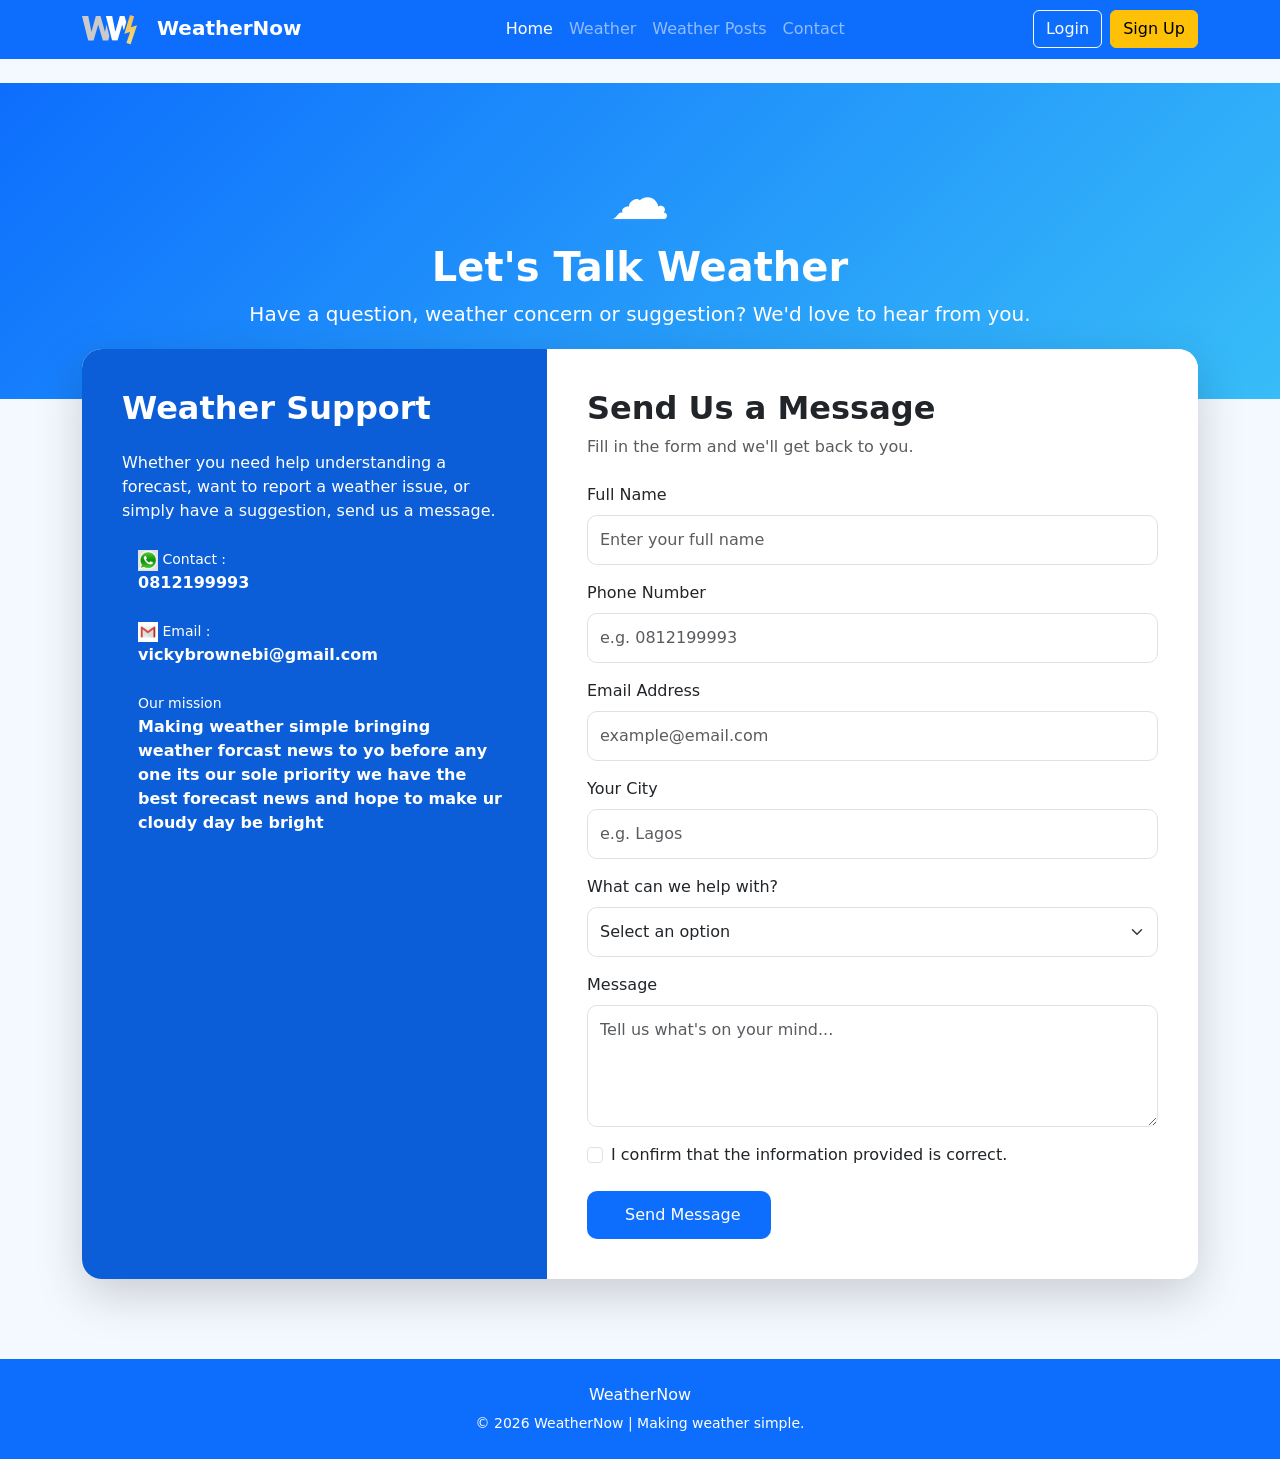
==== contact.html @ be68a41e "Initial ommmit" ====
<!DOCTYPE html>
<html lang="en">

<head>
    <meta charset="UTF-8">
    <meta name="viewport" content="width=device-width, initial-scale=1.0">

    <title>Contact Us | WeatherNow</title>

    <!-- Bootstrap CSS -->
    <link
        href="https://cdn.jsdelivr.net/npm/bootstrap@5.3.7/dist/css/bootstrap.min.css"
        rel="stylesheet"
    >

    

    <link rel="stylesheet" href="contact.css">
</head>

<body>

<!-- NAVBAR -->
<nav class="navbar navbar-expand-lg navbar-dark bg-primary">

    <div class="container">

        <!-- LOGO -->
        <a class="navbar-brand fw-bold" href="index.html"><img src="png/Group 4.png" alt="" srcset="">
            <i class="bi bi-cloud-sun me-2"></i>
            WeatherNow
        </a>

        <!-- MOBILE MENU BUTTON -->
        <button
            class="navbar-toggler"
            type="button"
            data-bs-toggle="collapse"
            data-bs-target="#mainMenu"
        >
            <span class="navbar-toggler-icon"></span>
        </button>

        <!-- NAVIGATION -->
        <div class="collapse navbar-collapse" id="mainMenu">

            <ul class="navbar-nav mx-auto">

                <li class="nav-item">
                    <a class="nav-link active" href="index.html">
                        Home
                    </a>
                </li>

                <li class="nav-item">
                    <a class="nav-link" href="weather.html">
                        Weather
                    </a>
                </li>

                <li class="nav-item">
                    <a class="nav-link" href="posts.html">
                        Weather Posts
                    </a>
                </li>

                <li class="nav-item">
                    <a class="nav-link" href="contact.html">
                        Contact
                    </a>
                </li>

            </ul>


            <!-- LOGIN / SIGN UP -->

            <div class="d-flex gap-2">

                <button
                    class="btn btn-outline-light"
                    data-bs-toggle="modal"
                    data-bs-target="#loginModal"
                >
                    Login
                </button>

                <button
                    class="btn btn-warning"
                    data-bs-toggle="modal"
                    data-bs-target="#signupModal"
                >
                    Sign Up
                </button>

            </div>

        </div>

    </div>

</nav>


    

        <!-- <a class="navbar-brand fw-bold" href="index.html"> -->
            <!-- WeatherNow -->
        <!-- </a> -->

        <button
            class="navbar-toggler"
            type="button"
            data-bs-toggle="collapse"
            data-bs-target="#menu"
        >
            <span class="navbar-toggler-icon"></span>
        </button>

        <div class="collapse navbar-collapse" id="menu">

            <ul class="navbar-nav ms-auto">

                <li class="nav-item">
                    <a class="nav-link" href="index.html">
                        Home
                    </a>
                </li>

                <li class="nav-item">
                    <a class="nav-link" href="weather.html">
                        Weather
                    </a>
                </li>

                <li class="nav-item">
                    <a class="nav-link" href="posts.html">
                        Posts
                    </a>
                </li>

                <li class="nav-item">
                    <a class="nav-link active" href="contact.html">
                        Contact
                    </a>
                </li>

            </ul>

        </div>



<!-- HERO -->

<section class="contact-hero">

    <div class="container text-center">

        <div class="weather-icon">
            ☁️
        </div>

        <h1 class="fw-bold">
            Let's Talk Weather
        </h1>

        <p class="lead mb-0">
            Have a question, weather concern or suggestion?
            We'd love to hear from you.
        </p>

    </div>

</section>


<!-- CONTACT SECTION -->

<section class="container">

    <div class="card contact-card shadow-lg">

        <div class="row g-0">

            <!-- LEFT SIDE -->

            <div class="col-lg-5">

                <div class="contact-info h-100">

                    <h2 class="fw-bold mb-4">
                        Weather Support
                    </h2>

                    <p>
                        Whether you need help understanding a forecast,
                        want to report a weather issue, or simply have
                        a suggestion, send us a message.
                    </p>


                    <div class="d-flex align-items-center mt-4">

                        <i class="bi bi-telephone-fill me-3"></i>

                        <div>
                            <small><img src="png/WhatsApp Logo Desktop Computer Icons PNG.jpg" class="img-fluid" style="width: 20px;"alt="whatsapp" srcset="">   Contact :</small>

                            <p class="mb-0 fw-bold">
                                0812199993
                            </p>
                        </div>

                    </div>


                    <div class="d-flex align-items-center mt-4">

                        <i class="bi bi-envelope-fill me-3"></i>

                        <div>
                            <small> <img src="png/Gmail Logo Vector – SVG, EPS, PNG Free Download.jpg" class="img-fluid" style="width: 20px;" alt="email" srcset="">  Email  :</small>

                            <p class="mb-0 fw-bold">
                                vickybrownebi@gmail.com
                            </p>
                        </div>

                    </div>


                    <div class="d-flex align-items-center mt-4">

                        <i class="bi bi-cloud-sun-fill me-3"></i>

                        <div>
                            <small>Our mission</small>

                            <p class="mb-0 fw-bold">
                                Making weather simple bringing weather forcast news to yo before any one its our sole priority we have the best forecast news and hope to make ur cloudy day be bright
                            </p>
                        </div>

                    </div>


                    <div class="mt-5 text-center">

                        <!-- <span style="font-size: 70px;"> -->
                            <!-- 🌦️ -->
                        <!-- </span> -->

                    </div>

                </div>

            </div>


            <!-- RIGHT SIDE FORM -->

            <div class="col-lg-7">

                <div class="form-area">

                    <h2 class="fw-bold mb-2">
                        Send Us a Message
                    </h2>

                    <p class="text-muted mb-4">
                        Fill in the form and we'll get back to you.
                    </p>


                    <!-- SUCCESS MESSAGE -->

                    <div
                        id="successMessage"
                        class="alert alert-success d-none"
                    >
                        <i class="bi bi-check-circle-fill"></i>

                        Your message has been sent successfully!
                    </div>


                    <form id="contactForm" novalidate>

                        <!-- NAME -->

                        <div class="mb-3">

                            <label for="name" class="form-label">
                                Full Name
                            </label>

                            <input
                                type="text"
                                class="form-control"
                                id="name"
                                placeholder="Enter your full name"
                            >

                            <div
                                id="nameError"
                                class="text-danger small mt-1"
                            ></div>

                        </div>


                        <!-- PHONE -->

                        <div class="mb-3">

                            <label for="phone" class="form-label">
                                Phone Number
                            </label>

                            <input
                                type="tel"
                                class="form-control"
                                id="phone"
                                placeholder="e.g. 0812199993"
                            >

                            <div
                                id="phoneError"
                                class="text-danger small mt-1"
                            ></div>

                        </div>


                        <!-- EMAIL -->

                        <div class="mb-3">

                            <label for="email" class="form-label">
                                Email Address
                            </label>

                            <input
                                type="email"
                                class="form-control"
                                id="email"
                                placeholder="example@email.com"
                            >

                            <div
                                id="emailError"
                                class="text-danger small mt-1"
                            ></div>

                        </div>


                        <!-- CITY -->

                        <div class="mb-3">

                            <label for="city" class="form-label">
                                Your City
                            </label>

                            <input
                                type="text"
                                class="form-control"
                                id="city"
                                placeholder="e.g. Lagos"
                            >

                            <div
                                id="cityError"
                                class="text-danger small mt-1"
                            ></div>

                        </div>


                        <!-- SUBJECT -->

                        <div class="mb-3">

                            <label for="subject" class="form-label">
                                What can we help with?
                            </label>

                            <select
                                class="form-select"
                                id="subject"
                            >

                                <option value="">
                                    Select an option
                                </option>

                                <option value="weather">
                                    Weather Information
                                </option>

                                <option value="forecast">
                                    Forecast Question
                                </option>

                                <option value="feedback">
                                    Website Feedback
                                </option>

                                <option value="other">
                                    Other
                                </option>

                            </select>

                            <div
                                id="subjectError"
                                class="text-danger small mt-1"
                            ></div>

                        </div>


                        <!-- MESSAGE -->

                        <div class="mb-3">

                            <label for="message" class="form-label">
                                Message
                            </label>

                            <textarea
                                class="form-control"
                                id="message"
                                rows="4"
                                placeholder="Tell us what's on your mind..."
                            ></textarea>

                            <div
                                id="messageError"
                                class="text-danger small mt-1"
                            ></div>

                        </div>


                        <!-- CHECKBOX -->

                        <div class="form-check mb-4">

                            <input
                                class="form-check-input"
                                type="checkbox"
                                id="agreement"
                            >

                            <label
                                class="form-check-label"
                                for="agreement"
                            >
                                I confirm that the information provided
                                is correct.
                            </label>

                            <div
                                id="agreementError"
                                class="text-danger small mt-1"
                            ></div>

                        </div>


                        <!-- BUTTON -->

                        <button
                            type="submit"
                            class="btn btn-weather"
                        >

                            <i class="bi bi-send-fill me-2"></i>

                            Send Message

                        </button>

                    </form>

                </div>

            </div>

        </div>

    </div>

</section>


<!-- FOOTER -->

<footer class="bg-primary text-white text-center py-4">

    <p class="mb-1">
        WeatherNow
    </p>

    <small>
        © 2026 WeatherNow | Making weather simple.
    </small>

</footer>


<!-- Bootstrap JS -->

<script
    src="https://cdn.jsdelivr.net/npm/bootstrap@5.3.7/dist/js/bootstrap.bundle.min.js">
</script>

<!-- Contact JavaScript -->

<script src="js/contact.js"></script>

</body>

</html>
---- contact.css ----
body {
            background: #f4f9ff;
        }

        .contact-hero {
            background: linear-gradient(135deg, #0d6efd, #38bdf8);
            color: white;
            padding: 70px 0;
        }

        .contact-card {
            margin-top: -50px;
            border: none;
            border-radius: 20px;
            overflow: hidden;
        }

        .contact-info {
            background: #0b5ed7;
            color: white;
            padding: 40px;
        }

        .contact-info i {
            font-size: 25px;
        }

        .form-area {
            padding: 40px;
            background: white;
        }

        .form-control,
        .form-select {
            border-radius: 10px;
            padding: 12px;
        }

        .btn-weather {
            background: #0d6efd;
            color: white;
            border-radius: 10px;
            padding: 12px 30px;
            border: none;
        }

        .btn-weather:hover {
            background: #084298;
            color: white;
        }

        .weather-icon {
            font-size: 60px;
        }

        footer {
            margin-top: 80px;
        }
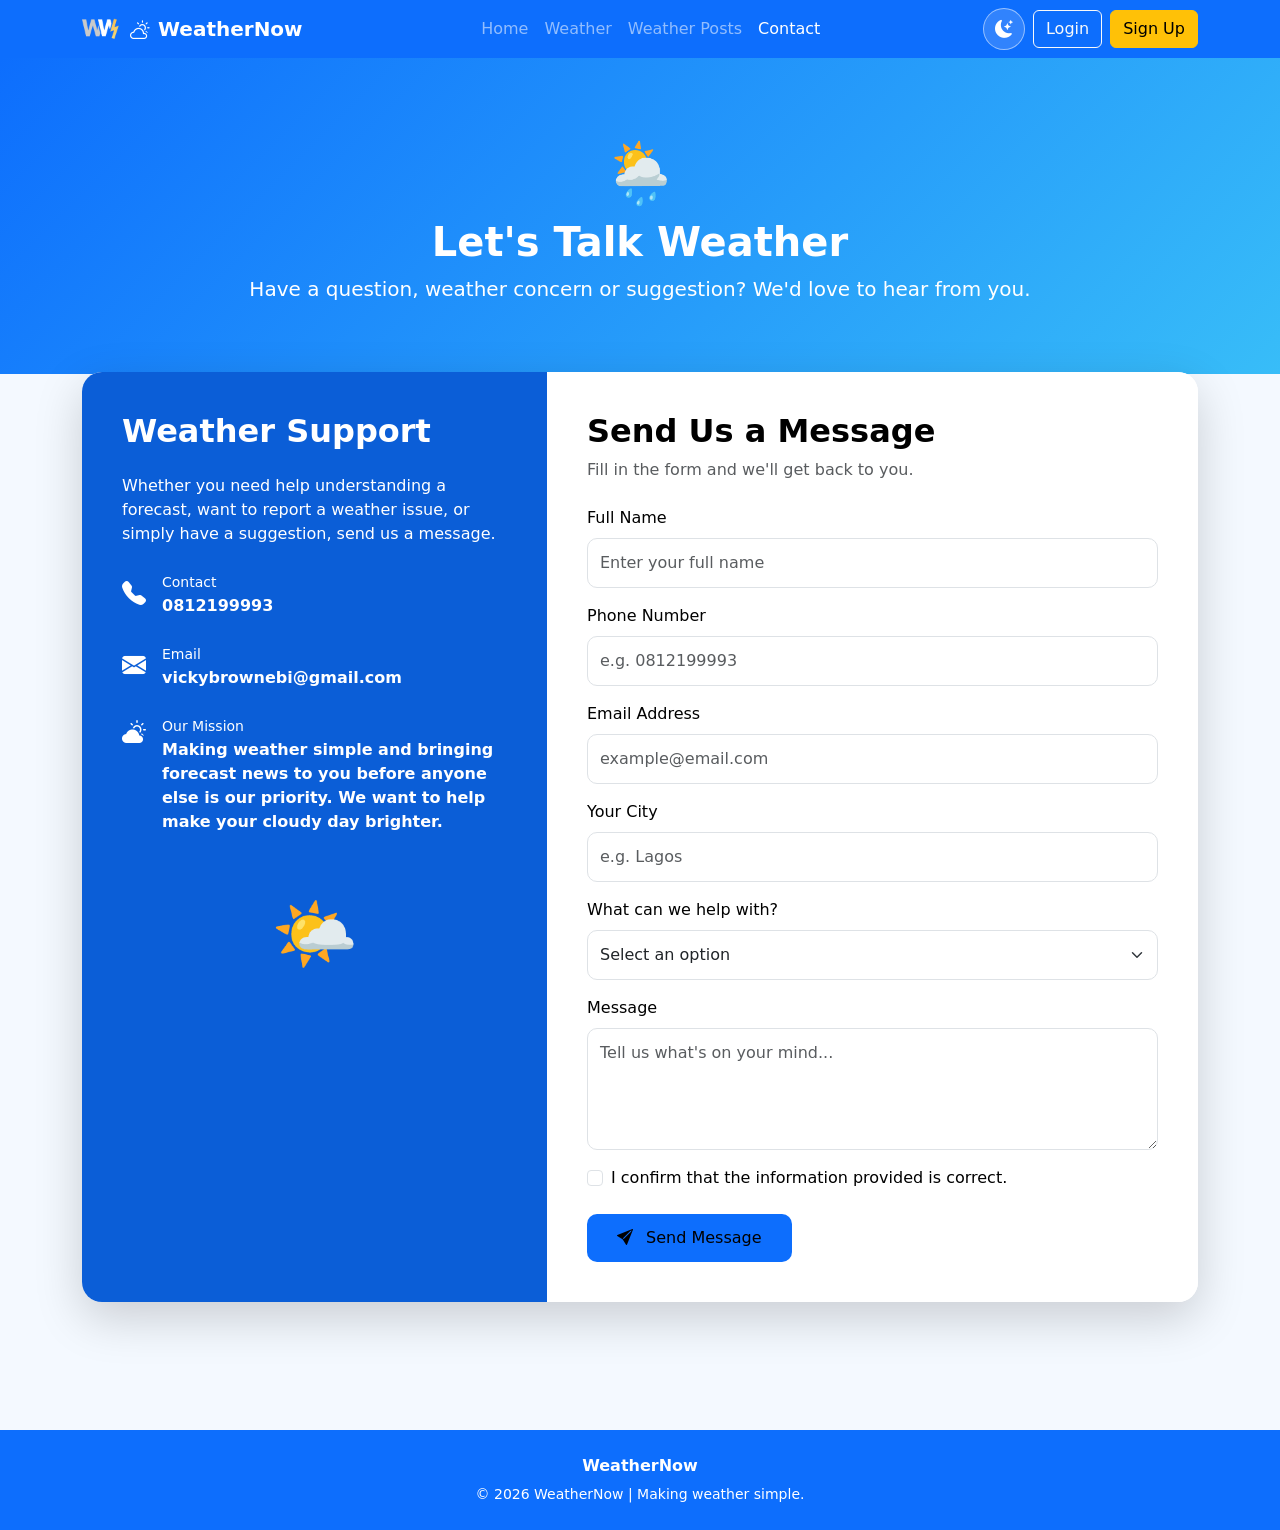
==== commit 3472eaf2: "update website" ====
--- a/contact.html
+++ b/contact.html
@@ -2,486 +2,615 @@
 <html lang="en">
 
 <head>
+
     <meta charset="UTF-8">
     <meta name="viewport" content="width=device-width, initial-scale=1.0">
 
     <title>Contact Us | WeatherNow</title>
 
     <!-- Bootstrap CSS -->
-    <link
-        href="https://cdn.jsdelivr.net/npm/bootstrap@5.3.7/dist/css/bootstrap.min.css"
-        rel="stylesheet"
-    >
-
-    
-
-    <link rel="stylesheet" href="contact.css">
+    <link href="https://cdn.jsdelivr.net/npm/bootstrap@5.3.7/dist/css/bootstrap.min.css" rel="stylesheet">
+
+    <!-- Bootstrap Icons -->
+    <link rel="stylesheet" href="https://cdn.jsdelivr.net/npm/bootstrap-icons@1.13.1/font/bootstrap-icons.min.css">
+
+    <!-- Page CSS -->
+    <link rel="stylesheet" href="css/contact.css">
+
+    <!-- Theme CSS - keep this after contact.css -->
+    <link rel="stylesheet" href="css/theme.css">
+
 </head>
 
 <body>
 
-<!-- NAVBAR -->
-<nav class="navbar navbar-expand-lg navbar-dark bg-primary">
-
-    <div class="container">
-
-        <!-- LOGO -->
-        <a class="navbar-brand fw-bold" href="index.html"><img src="png/Group 4.png" alt="" srcset="">
-            <i class="bi bi-cloud-sun me-2"></i>
-            WeatherNow
-        </a>
-
-        <!-- MOBILE MENU BUTTON -->
-        <button
-            class="navbar-toggler"
-            type="button"
-            data-bs-toggle="collapse"
-            data-bs-target="#mainMenu"
-        >
-            <span class="navbar-toggler-icon"></span>
-        </button>
-
-        <!-- NAVIGATION -->
-        <div class="collapse navbar-collapse" id="mainMenu">
-
-            <ul class="navbar-nav mx-auto">
-
-                <li class="nav-item">
-                    <a class="nav-link active" href="index.html">
-                        Home
-                    </a>
-                </li>
-
-                <li class="nav-item">
-                    <a class="nav-link" href="weather.html">
-                        Weather
-                    </a>
-                </li>
-
-                <li class="nav-item">
-                    <a class="nav-link" href="posts.html">
-                        Weather Posts
-                    </a>
-                </li>
-
-                <li class="nav-item">
-                    <a class="nav-link" href="contact.html">
-                        Contact
-                    </a>
-                </li>
-
-            </ul>
-
-
-            <!-- LOGIN / SIGN UP -->
-
-            <div class="d-flex gap-2">
-
-                <button
-                    class="btn btn-outline-light"
-                    data-bs-toggle="modal"
-                    data-bs-target="#loginModal"
-                >
-                    Login
-                </button>
-
-                <button
-                    class="btn btn-warning"
-                    data-bs-toggle="modal"
-                    data-bs-target="#signupModal"
-                >
-                    Sign Up
-                </button>
+    <!-- ========================= -->
+    <!-- NAVBAR -->
+    <!-- ========================= -->
+
+    <nav class="navbar navbar-expand-lg navbar-dark bg-primary">
+
+        <div class="container">
+
+            <!-- LOGO -->
+
+            <a class="navbar-brand fw-bold d-flex align-items-center" href="index.html">
+
+                <img src="png/Group 4.png" alt="WeatherNow Logo" width="40" class="me-2">
+
+                <i class="bi bi-cloud-sun me-2"></i>
+
+                WeatherNow
+
+            </a>
+
+
+            <!-- MOBILE BUTTON -->
+
+            <button class="navbar-toggler" type="button" data-bs-toggle="collapse" data-bs-target="#mainMenu"
+                aria-controls="mainMenu" aria-expanded="false" aria-label="Toggle navigation">
+
+                <span class="navbar-toggler-icon"></span>
+
+            </button>
+
+
+            <!-- MENU -->
+
+            <div class="collapse navbar-collapse" id="mainMenu">
+
+                <ul class="navbar-nav mx-auto">
+
+                    <li class="nav-item">
+
+                        <a class="nav-link" href="index.html">
+                            Home
+                        </a>
+
+                    </li>
+
+
+                    <li class="nav-item">
+
+                        <a class="nav-link" href="weather.html">
+                            Weather
+                        </a>
+
+                    </li>
+
+
+                    <li class="nav-item">
+
+                        <a class="nav-link" href="posts.html">
+                            Weather Posts
+                        </a>
+
+                    </li>
+
+
+                    <li class="nav-item">
+
+                        <a class="nav-link active" href="contact.html">
+                            Contact
+                        </a>
+
+                    </li>
+
+                </ul>
+
+
+                <!-- RIGHT SIDE -->
+
+                <div class="d-flex align-items-center gap-2">
+
+
+                    <!-- THEME BUTTON -->
+
+                    <button id="themeToggle" type="button" aria-label="Toggle dark mode" title="Toggle dark mode">
+
+                        <i id="themeIcon" class="bi bi-moon-stars-fill"></i>
+
+                    </button>
+
+
+                    <!-- LOGIN -->
+
+                    <button class="btn btn-outline-light" type="button" data-bs-toggle="modal"
+                        data-bs-target="#loginModal">
+                        Login
+                    </button>
+
+
+                    <!-- SIGN UP -->
+
+                    <button class="btn btn-warning" type="button" data-bs-toggle="modal" data-bs-target="#signupModal">
+                        Sign Up
+                    </button>
+
+                </div>
 
             </div>
 
         </div>
 
+    </nav>
+
+
+
+    <!-- ========================= -->
+    <!-- CONTACT HERO -->
+    <!-- ========================= -->
+
+    <section class="contact-hero">
+
+        <div class="container text-center">
+
+            <div class="weather-icon">
+                🌦️
+            </div>
+
+            <h1 class="fw-bold">
+                Let's Talk Weather
+            </h1>
+
+            <p class="lead mb-0">
+                Have a question, weather concern or suggestion?
+                We'd love to hear from you.
+            </p>
+
+        </div>
+
+    </section>
+
+
+
+    <!-- ========================= -->
+    <!-- CONTACT SECTION -->
+    <!-- ========================= -->
+
+    <section class="container py-5">
+
+        <div class="card contact-card shadow-lg border-0">
+
+            <div class="row g-0">
+
+
+                <!-- ========================= -->
+                <!-- LEFT SIDE -->
+                <!-- ========================= -->
+
+                <div class="col-lg-5">
+
+                    <div class="contact-info h-100">
+
+                        <h2 class="fw-bold mb-4">
+                            Weather Support
+                        </h2>
+
+                        <p>
+                            Whether you need help understanding a forecast,
+                            want to report a weather issue, or simply have
+                            a suggestion, send us a message.
+                        </p>
+
+
+                        <!-- PHONE -->
+
+                        <div class="d-flex align-items-center mt-4">
+
+                            <i class="bi bi-telephone-fill me-3 fs-4"></i>
+
+                            <div>
+
+                                <small>
+                                    Contact
+                                </small>
+
+                                <p class="mb-0 fw-bold">
+                                    0812199993
+                                </p>
+
+                            </div>
+
+                        </div>
+
+
+                        <!-- EMAIL -->
+
+                        <div class="d-flex align-items-center mt-4">
+
+                            <i class="bi bi-envelope-fill me-3 fs-4"></i>
+
+                            <div>
+
+                                <small>
+                                    Email
+                                </small>
+
+                                <p class="mb-0 fw-bold">
+                                    vickybrownebi@gmail.com
+                                </p>
+
+                            </div>
+
+                        </div>
+
+
+                        <!-- MISSION -->
+
+                        <div class="d-flex align-items-start mt-4">
+
+                            <i class="bi bi-cloud-sun-fill me-3 fs-4"></i>
+
+                            <div>
+
+                                <small>
+                                    Our Mission
+                                </small>
+
+                                <p class="mb-0 fw-bold">
+
+                                    Making weather simple and bringing
+                                    forecast news to you before anyone else
+                                    is our priority. We want to help make
+                                    your cloudy day brighter.
+
+                                </p>
+
+                            </div>
+
+                        </div>
+
+
+                        <div class="mt-5 text-center">
+
+                            <span style="font-size: 70px;">
+                                🌤️
+                            </span>
+
+                        </div>
+
+                    </div>
+
+                </div>
+
+
+
+                <!-- ========================= -->
+                <!-- RIGHT SIDE FORM -->
+                <!-- ========================= -->
+
+                <div class="col-lg-7">
+
+                    <div class="form-area">
+
+                        <h2 class="fw-bold mb-2">
+                            Send Us a Message
+                        </h2>
+
+                        <p class="text-muted mb-4">
+                            Fill in the form and we'll get back to you.
+                        </p>
+
+
+                        <!-- SUCCESS MESSAGE -->
+
+                        <div id="successMessage" class="alert alert-success d-none">
+
+                            <i class="bi bi-check-circle-fill me-2"></i>
+
+                            Your message has been sent successfully!
+
+                        </div>
+
+
+                        <!-- FORM -->
+
+                        <form id="contactForm" novalidate>
+
+
+                            <!-- NAME -->
+
+                            <div class="mb-3">
+
+                                <label for="name" class="form-label">
+                                    Full Name
+                                </label>
+
+                                <input type="text" class="form-control" id="name" placeholder="Enter your full name"
+                                    required>
+
+                                <div id="nameError" class="text-danger small mt-1"></div>
+
+                            </div>
+
+
+                            <!-- PHONE -->
+
+                            <div class="mb-3">
+
+                                <label for="phone" class="form-label">
+                                    Phone Number
+                                </label>
+
+                                <input type="tel" class="form-control" id="phone" placeholder="e.g. 0812199993"
+                                    required>
+
+                                <div id="phoneError" class="text-danger small mt-1"></div>
+
+                            </div>
+
+
+                            <!-- EMAIL -->
+
+                            <div class="mb-3">
+
+                                <label for="email" class="form-label">
+                                    Email Address
+                                </label>
+
+                                <input type="email" class="form-control" id="email" placeholder="example@email.com"
+                                    required>
+
+                                <div id="emailError" class="text-danger small mt-1"></div>
+
+                            </div>
+
+
+                            <!-- CITY -->
+
+                            <div class="mb-3">
+
+                                <label for="city" class="form-label">
+                                    Your City
+                                </label>
+
+                                <input type="text" class="form-control" id="city" placeholder="e.g. Lagos" required>
+
+                                <div id="cityError" class="text-danger small mt-1"></div>
+
+                            </div>
+
+
+                            <!-- SUBJECT -->
+
+                            <div class="mb-3">
+
+                                <label for="subject" class="form-label">
+                                    What can we help with?
+                                </label>
+
+                                <select class="form-select" id="subject" required>
+
+                                    <option value="">
+                                        Select an option
+                                    </option>
+
+                                    <option value="weather">
+                                        Weather Information
+                                    </option>
+
+                                    <option value="forecast">
+                                        Forecast Question
+                                    </option>
+
+                                    <option value="feedback">
+                                        Website Feedback
+                                    </option>
+
+                                    <option value="other">
+                                        Other
+                                    </option>
+
+                                </select>
+
+                                <div id="subjectError" class="text-danger small mt-1"></div>
+
+                            </div>
+
+
+                            <!-- MESSAGE -->
+
+                            <div class="mb-3">
+
+                                <label for="message" class="form-label">
+                                    Message
+                                </label>
+
+                                <textarea class="form-control" id="message" rows="4"
+                                    placeholder="Tell us what's on your mind..." required></textarea>
+
+                                <div id="messageError" class="text-danger small mt-1"></div>
+
+                            </div>
+
+
+                            <!-- AGREEMENT -->
+
+                            <div class="form-check mb-4">
+
+                                <input class="form-check-input" type="checkbox" id="agreement" required>
+
+                                <label class="form-check-label" for="agreement">
+                                    I confirm that the information provided
+                                    is correct.
+                                </label>
+
+                                <div id="agreementError" class="text-danger small mt-1"></div>
+
+                            </div>
+
+
+                            <!-- SEND -->
+
+                            <button type="submit" class="btn btn-weather">
+
+                                <i class="bi bi-send-fill me-2"></i>
+
+                                Send Message
+
+                            </button>
+
+                        </form>
+
+                    </div>
+
+                </div>
+
+            </div>
+
+        </div>
+
+    </section>
+
+
+
+    <!-- ========================= -->
+    <!-- LOGIN MODAL -->
+    <!-- ========================= -->
+
+    <div class="modal fade" id="loginModal" tabindex="-1" aria-hidden="true">
+
+        <div class="modal-dialog modal-dialog-centered">
+
+            <div class="modal-content">
+
+                <div class="modal-header bg-primary text-white">
+
+                    <h5 class="modal-title">
+                        Welcome Back ☁️
+                    </h5>
+
+                    <button type="button" class="btn-close btn-close-white" data-bs-dismiss="modal"></button>
+
+                </div>
+
+
+                <div class="modal-body">
+
+                    <form id="loginForm">
+
+                        <div class="mb-3">
+
+                            <label for="loginEmail" class="form-label">
+                                Email Address
+                            </label>
+
+                            <input type="email" id="loginEmail" class="form-control" placeholder="Enter your email"
+                                required>
+
+                        </div>
+
+
+                        <div class="mb-3">
+
+                            <label for="loginPassword" class="form-label">
+                                Password
+                            </label>
+
+                            <input type="password" id="loginPassword" class="form-control"
+                                placeholder="Enter your password" required>
+
+                        </div>
+
+
+                        <div id="loginMessage" class="small mb-3"></div>
+
+
+                        <button type="submit" class="btn btn-primary w-100">
+                            Login
+                        </button>
+
+                    </form>
+
+                </div>
+
+            </div>
+
+        </div>
+
     </div>
 
-</nav>
-
-
-    
-
-        <!-- <a class="navbar-brand fw-bold" href="index.html"> -->
-            <!-- WeatherNow -->
-        <!-- </a> -->
-
-        <button
-            class="navbar-toggler"
-            type="button"
-            data-bs-toggle="collapse"
-            data-bs-target="#menu"
-        >
-            <span class="navbar-toggler-icon"></span>
-        </button>
-
-        <div class="collapse navbar-collapse" id="menu">
-
-            <ul class="navbar-nav ms-auto">
-
-                <li class="nav-item">
-                    <a class="nav-link" href="index.html">
-                        Home
-                    </a>
-                </li>
-
-                <li class="nav-item">
-                    <a class="nav-link" href="weather.html">
-                        Weather
-                    </a>
-                </li>
-
-                <li class="nav-item">
-                    <a class="nav-link" href="posts.html">
-                        Posts
-                    </a>
-                </li>
-
-                <li class="nav-item">
-                    <a class="nav-link active" href="contact.html">
-                        Contact
-                    </a>
-                </li>
-
-            </ul>
-
-        </div>
-
-
-
-<!-- HERO -->
-
-<section class="contact-hero">
-
-    <div class="container text-center">
-
-        <div class="weather-icon">
-            ☁️
-        </div>
-
-        <h1 class="fw-bold">
-            Let's Talk Weather
-        </h1>
-
-        <p class="lead mb-0">
-            Have a question, weather concern or suggestion?
-            We'd love to hear from you.
-        </p>
-
-    </div>
-
-</section>
-
-
-<!-- CONTACT SECTION -->
-
-<section class="container">
-
-    <div class="card contact-card shadow-lg">
-
-        <div class="row g-0">
-
-            <!-- LEFT SIDE -->
-
-            <div class="col-lg-5">
-
-                <div class="contact-info h-100">
-
-                    <h2 class="fw-bold mb-4">
-                        Weather Support
-                    </h2>
-
-                    <p>
-                        Whether you need help understanding a forecast,
-                        want to report a weather issue, or simply have
-                        a suggestion, send us a message.
-                    </p>
-
-
-                    <div class="d-flex align-items-center mt-4">
-
-                        <i class="bi bi-telephone-fill me-3"></i>
-
-                        <div>
-                            <small><img src="png/WhatsApp Logo Desktop Computer Icons PNG.jpg" class="img-fluid" style="width: 20px;"alt="whatsapp" srcset="">   Contact :</small>
-
-                            <p class="mb-0 fw-bold">
-                                0812199993
-                            </p>
-                        </div>
-
-                    </div>
-
-
-                    <div class="d-flex align-items-center mt-4">
-
-                        <i class="bi bi-envelope-fill me-3"></i>
-
-                        <div>
-                            <small> <img src="png/Gmail Logo Vector – SVG, EPS, PNG Free Download.jpg" class="img-fluid" style="width: 20px;" alt="email" srcset="">  Email  :</small>
-
-                            <p class="mb-0 fw-bold">
-                                vickybrownebi@gmail.com
-                            </p>
-                        </div>
-
-                    </div>
-
-
-                    <div class="d-flex align-items-center mt-4">
-
-                        <i class="bi bi-cloud-sun-fill me-3"></i>
-
-                        <div>
-                            <small>Our mission</small>
-
-                            <p class="mb-0 fw-bold">
-                                Making weather simple bringing weather forcast news to yo before any one its our sole priority we have the best forecast news and hope to make ur cloudy day be bright
-                            </p>
-                        </div>
-
-                    </div>
-
-
-                    <div class="mt-5 text-center">
-
-                        <!-- <span style="font-size: 70px;"> -->
-                            <!-- 🌦️ -->
-                        <!-- </span> -->
-
-                    </div>
+
+
+    <!-- ========================= -->
+    <!-- SIGN UP MODAL -->
+    <!-- ========================= -->
+
+    <div class="modal fade" id="signupModal" tabindex="-1" aria-hidden="true">
+
+        <div class="modal-dialog modal-dialog-centered">
+
+            <div class="modal-content">
+
+                <div class="modal-header bg-primary text-white">
+
+                    <h5 class="modal-title">
+                        Join WeatherNow 🌦️
+                    </h5>
+
+                    <button type="button" class="btn-close btn-close-white" data-bs-dismiss="modal"></button>
 
                 </div>
 
-            </div>
-
-
-            <!-- RIGHT SIDE FORM -->
-
-            <div class="col-lg-7">
-
-                <div class="form-area">
-
-                    <h2 class="fw-bold mb-2">
-                        Send Us a Message
-                    </h2>
-
-                    <p class="text-muted mb-4">
-                        Fill in the form and we'll get back to you.
-                    </p>
-
-
-                    <!-- SUCCESS MESSAGE -->
-
-                    <div
-                        id="successMessage"
-                        class="alert alert-success d-none"
-                    >
-                        <i class="bi bi-check-circle-fill"></i>
-
-                        Your message has been sent successfully!
-                    </div>
-
-
-                    <form id="contactForm" novalidate>
-
-                        <!-- NAME -->
+
+                <div class="modal-body">
+
+                    <form id="signupForm">
 
                         <div class="mb-3">
 
-                            <label for="name" class="form-label">
+                            <label for="signupName" class="form-label">
                                 Full Name
                             </label>
 
-                            <input
-                                type="text"
-                                class="form-control"
-                                id="name"
-                                placeholder="Enter your full name"
-                            >
-
-                            <div
-                                id="nameError"
-                                class="text-danger small mt-1"
-                            ></div>
-
-                        </div>
-
-
-                        <!-- PHONE -->
+                            <input type="text" id="signupName" class="form-control" placeholder="Enter your name"
+                                required>
+
+                        </div>
+
 
                         <div class="mb-3">
 
-                            <label for="phone" class="form-label">
-                                Phone Number
-                            </label>
-
-                            <input
-                                type="tel"
-                                class="form-control"
-                                id="phone"
-                                placeholder="e.g. 0812199993"
-                            >
-
-                            <div
-                                id="phoneError"
-                                class="text-danger small mt-1"
-                            ></div>
-
-                        </div>
-
-
-                        <!-- EMAIL -->
-
-                        <div class="mb-3">
-
-                            <label for="email" class="form-label">
+                            <label for="signupEmail" class="form-label">
                                 Email Address
                             </label>
 
-                            <input
-                                type="email"
-                                class="form-control"
-                                id="email"
-                                placeholder="example@email.com"
-                            >
-
-                            <div
-                                id="emailError"
-                                class="text-danger small mt-1"
-                            ></div>
-
-                        </div>
-
-
-                        <!-- CITY -->
+                            <input type="email" id="signupEmail" class="form-control" placeholder="Enter your email"
+                                required>
+
+                        </div>
+
 
                         <div class="mb-3">
 
-                            <label for="city" class="form-label">
-                                Your City
+                            <label for="signupPassword" class="form-label">
+                                Password
                             </label>
 
-                            <input
-                                type="text"
-                                class="form-control"
-                                id="city"
-                                placeholder="e.g. Lagos"
-                            >
-
-                            <div
-                                id="cityError"
-                                class="text-danger small mt-1"
-                            ></div>
-
-                        </div>
-
-
-                        <!-- SUBJECT -->
+                            <input type="password" id="signupPassword" class="form-control"
+                                placeholder="Create a password" required>
+
+                        </div>
+
 
                         <div class="mb-3">
 
-                            <label for="subject" class="form-label">
-                                What can we help with?
+                            <label for="confirmPassword" class="form-label">
+                                Confirm Password
                             </label>
 
-                            <select
-                                class="form-select"
-                                id="subject"
-                            >
-
-                                <option value="">
-                                    Select an option
-                                </option>
-
-                                <option value="weather">
-                                    Weather Information
-                                </option>
-
-                                <option value="forecast">
-                                    Forecast Question
-                                </option>
-
-                                <option value="feedback">
-                                    Website Feedback
-                                </option>
-
-                                <option value="other">
-                                    Other
-                                </option>
-
-                            </select>
-
-                            <div
-                                id="subjectError"
-                                class="text-danger small mt-1"
-                            ></div>
-
-                        </div>
-
-
-                        <!-- MESSAGE -->
-
-                        <div class="mb-3">
-
-                            <label for="message" class="form-label">
-                                Message
-                            </label>
-
-                            <textarea
-                                class="form-control"
-                                id="message"
-                                rows="4"
-                                placeholder="Tell us what's on your mind..."
-                            ></textarea>
-
-                            <div
-                                id="messageError"
-                                class="text-danger small mt-1"
-                            ></div>
-
-                        </div>
-
-
-                        <!-- CHECKBOX -->
-
-                        <div class="form-check mb-4">
-
-                            <input
-                                class="form-check-input"
-                                type="checkbox"
-                                id="agreement"
-                            >
-
-                            <label
-                                class="form-check-label"
-                                for="agreement"
-                            >
-                                I confirm that the information provided
-                                is correct.
-                            </label>
-
-                            <div
-                                id="agreementError"
-                                class="text-danger small mt-1"
-                            ></div>
-
-                        </div>
-
-
-                        <!-- BUTTON -->
-
-                        <button
-                            type="submit"
-                            class="btn btn-weather"
-                        >
-
-                            <i class="bi bi-send-fill me-2"></i>
-
-                            Send Message
-
+                            <input type="password" id="confirmPassword" class="form-control"
+                                placeholder="Confirm your password" required>
+
+                        </div>
+
+
+                        <div id="signupMessage" class="small mb-3"></div>
+
+
+                        <button type="submit" class="btn btn-warning w-100">
+                            Create Account
                         </button>
 
                     </form>
@@ -494,33 +623,57 @@
 
     </div>
 
-</section>
-
-
-<!-- FOOTER -->
-
-<footer class="bg-primary text-white text-center py-4">
-
-    <p class="mb-1">
-        WeatherNow
-    </p>
-
-    <small>
-        © 2026 WeatherNow | Making weather simple.
-    </small>
-
-</footer>
-
-
-<!-- Bootstrap JS -->
-
-<script
-    src="https://cdn.jsdelivr.net/npm/bootstrap@5.3.7/dist/js/bootstrap.bundle.min.js">
-</script>
-
-<!-- Contact JavaScript -->
-
-<script src="js/contact.js"></script>
+
+
+    <!-- ========================= -->
+    <!-- FOOTER -->
+    <!-- ========================= -->
+
+    <footer class="bg-primary text-white text-center py-4">
+
+        <div class="container">
+
+            <p class="mb-1 fw-bold">
+                WeatherNow
+            </p>
+
+            <small>
+                © 2026 WeatherNow | Making weather simple.
+            </small>
+
+        </div>
+
+    </footer>
+
+
+
+    <!-- ========================= -->
+    <!-- BOOTSTRAP JS -->
+    <!-- ========================= -->
+
+    <script src="https://cdn.jsdelivr.net/npm/bootstrap@5.3.7/dist/js/bootstrap.bundle.min.js"></script>
+
+
+    <!-- ========================= -->
+    <!-- THEME JS -->
+    <!-- ========================= -->
+
+    <script src="js/theme.js"></script>
+
+
+    <!-- ========================= -->
+    <!-- AUTH JS -->
+    <!-- ========================= -->
+
+    <script src="js/auth.js"></script>
+
+
+    <!-- ========================= -->
+    <!-- CONTACT JS -->
+    <!-- ========================= -->
+
+    <script src="js/contact.js"></script>
+
 
 </body>
 
--- a/css/contact.css
+++ b/css/contact.css
@@ -0,0 +1,60 @@
+        body {
+            background: #f4f9ff;
+        }
+
+        .contact-hero {
+            background: linear-gradient(135deg, #0d6efd, #38bdf8);
+            color: white;
+            padding: 70px 0;
+        }
+
+        .contact-card {
+            margin-top: -50px;
+            border: none;
+            border-radius: 20px;
+            overflow: hidden;
+        }
+
+        .contact-info {
+            background: #0b5ed7;
+            color: white;
+            padding: 40px;
+        }
+
+        .contact-info i {
+            font-size: 25px;
+        }
+
+        .form-area {
+            padding: 40px;
+            background: white;
+            color: black;
+        }
+
+        .form-control,
+        .form-select {
+            border-radius: 10px;
+            padding: 12px;
+        }
+
+        .btn-weather {
+            background: #0d6efd;
+            color: black;
+            border-radius: 10px;
+            padding: 12px 30px;
+            border: none;
+        }
+
+        .btn-weather:hover {
+            background: #084298;
+            color: white;
+        }
+
+        .weather-icon {
+            font-size: 60px;
+        }
+
+        footer {
+            margin-top: 80px;
+        }
+    
--- a/css/theme.css
+++ b/css/theme.css
@@ -0,0 +1,173 @@
+/* ========================= */
+/* DARK / LIGHT BUTTON */
+/* ========================= */
+
+#themeToggle {
+
+    width: 42px;
+    height: 42px;
+
+    border: 1px solid rgba(255, 255, 255, 0.5);
+
+    border-radius: 50%;
+
+    background: rgba(255, 255, 255, 0.15);
+
+    color: white;
+
+    display: flex;
+    align-items: center;
+    justify-content: center;
+
+    cursor: pointer;
+
+    font-size: 18px;
+
+    transition: all 0.3s ease;
+}
+
+#themeToggle:hover {
+
+    transform: rotate(15deg) scale(1.08);
+
+    background: rgba(255, 255, 255, 0.3);
+}
+
+
+/* ========================= */
+/* GENERAL DARK MODE */
+/* ========================= */
+
+body.dark-mode {
+
+    background-color: #101828 !important;
+
+    color: white !important;
+}
+
+
+/* ========================= */
+/* TEXT */
+/* ========================= */
+
+body.dark-mode h1,
+body.dark-mode h2,
+body.dark-mode h3,
+body.dark-mode h4,
+body.dark-mode h5,
+body.dark-mode h6 {
+
+    color: white !important;
+}
+
+
+/* ========================= */
+/* LIGHT SECTIONS */
+/* ========================= */
+
+body.dark-mode .bg-light {
+
+    background-color: #182230 !important;
+
+    color: white !important;
+}
+
+
+/* ========================= */
+/* WHITE SECTIONS */
+/* ========================= */
+
+body.dark-mode .bg-white {
+
+    background-color: #111827 !important;
+}
+
+
+/* ========================= */
+/* CARDS */
+/* ========================= */
+
+body.dark-mode .card {
+
+    background-color: #1e293b !important;
+
+    color: white !important;
+
+    border-color: #334155 !important;
+}
+
+
+/* ========================= */
+/* CARD TEXT */
+/* ========================= */
+
+body.dark-mode .card p,
+body.dark-mode .card small,
+body.dark-mode .card h3,
+body.dark-mode .card h4,
+body.dark-mode .card h5 {
+
+    color: white !important;
+}
+
+
+/* ========================= */
+/* FORMS */
+/* ========================= */
+
+body.dark-mode .form-control,
+body.dark-mode .form-select {
+
+    background-color: #1f2937 !important;
+
+    color: white !important;
+
+    border-color: #475569 !important;
+}
+
+
+body.dark-mode .form-control::placeholder {
+
+    color: #94a3b8 !important;
+}
+
+
+/* ========================= */
+/* MODALS */
+/* ========================= */
+
+body.dark-mode .modal-content {
+
+    background-color: #1e293b;
+
+    color: white;
+}
+
+
+body.dark-mode .modal-content .form-label {
+
+    color: white;
+}
+
+
+/* ========================= */
+/* FOOTER */
+/* ========================= */
+
+body.dark-mode footer {
+
+    background-color: #020617 !important;
+}
+
+
+/* MOBILE */
+
+@media (max-width: 991px) {
+
+    #themeToggle {
+
+        margin-top: 10px;
+
+    }
+
+}
